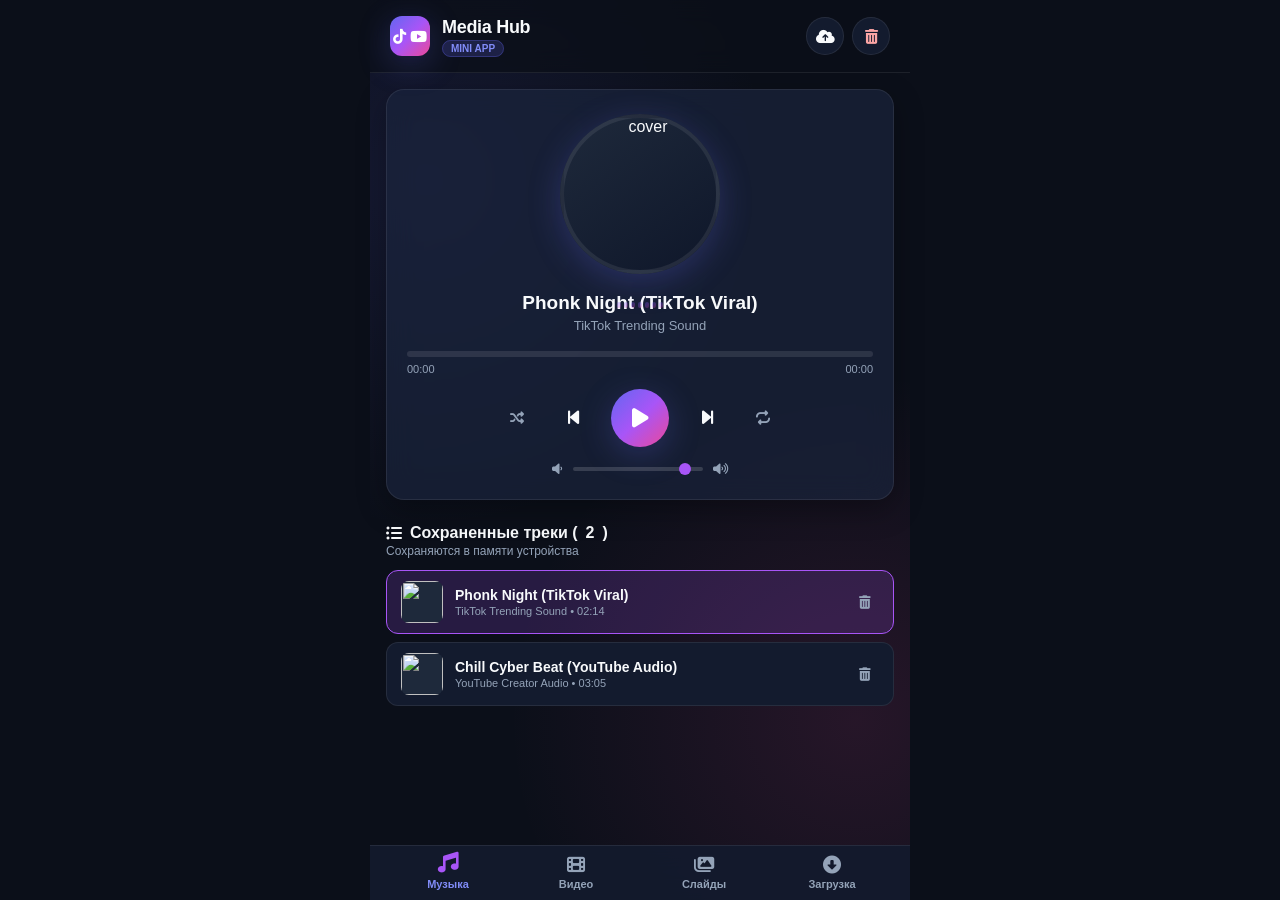
==== webapp/index.html @ ccb35ec1 "Initial commit: Media Downloader Bot & Telegram Mini App Player" ====
<!DOCTYPE html>
<html lang="ru">
<head>
  <meta charset="UTF-8">
  <meta name="viewport" content="width=device-width, initial-scale=1.0, maximum-scale=1.0, user-scalable=no, viewport-fit=cover">
  <title>Media Hub & Player | Telegram Mini App</title>
  <!-- Telegram WebApp SDK -->
  <script src="https://telegram.org/js/telegram-web-app.js"></script>
  <!-- Font Awesome Icons -->
  <link rel="stylesheet" href="https://cdnjs.cloudflare.com/ajax/libs/font-awesome/6.5.1/css/all.min.css">
  <link rel="stylesheet" href="style.css">
</head>
<body class="theme-dark">
  <div class="app-container">
    <!-- Header -->
    <header class="app-header">
      <div class="header-brand">
        <div class="brand-icon"><i class="fa-brands fa-tiktok"></i><i class="fa-brands fa-youtube"></i></div>
        <div class="brand-title">
          <h1>Media Hub</h1>
          <span class="badge" id="onlineBadge">Mini App</span>
        </div>
      </div>
      <div class="header-actions">
        <button id="importBtn" class="icon-btn" title="Добавить файл"><i class="fa-solid fa-cloud-arrow-up"></i></button>
        <button id="clearDataBtn" class="icon-btn danger" title="Очистить память"><i class="fa-solid fa-trash-can"></i></button>
      </div>
      <input type="file" id="fileInput" accept="audio/*,video/*,image/*" multiple style="display: none;">
    </header>

    <!-- Main Navigation Bar -->
    <nav class="tab-navigation">
      <button class="nav-tab active" data-tab="musicTab">
        <i class="fa-solid fa-music"></i>
        <span>Музыка</span>
      </button>
      <button class="nav-tab" data-tab="videoTab">
        <i class="fa-solid fa-film"></i>
        <span>Видео</span>
      </button>
      <button class="nav-tab" data-tab="slidesTab">
        <i class="fa-solid fa-images"></i>
        <span>Слайды</span>
      </button>
      <button class="nav-tab" data-tab="downloadTab">
        <i class="fa-solid fa-circle-down"></i>
        <span>Загрузка</span>
      </button>
    </nav>

    <!-- Content Sections -->
    <main class="main-content">
      <!-- 1. Music Tab -->
      <section id="musicTab" class="tab-pane active">
        <!-- Now Playing Card -->
        <div class="player-hero-card">
          <div class="cover-art-wrapper">
            <div class="cover-art" id="currentCover">
              <i class="fa-solid fa-compact-disc disc-spinning" id="discIcon"></i>
            </div>
            <!-- Equalizer waves animation -->
            <div class="visualizer" id="visualizer">
              <span class="bar"></span><span class="bar"></span><span class="bar"></span><span class="bar"></span><span class="bar"></span><span class="bar"></span><span class="bar"></span>
            </div>
          </div>

          <div class="track-details">
            <h2 id="currentTrackTitle">Выберите песню</h2>
            <p id="currentTrackAuthor">Media Hub Player</p>
          </div>

          <!-- Progress Bar -->
          <div class="progress-container">
            <div class="progress-bar" id="progressBar">
              <div class="progress-fill" id="progressFill"></div>
              <div class="progress-thumb" id="progressThumb"></div>
            </div>
            <div class="time-labels">
              <span id="currentTime">00:00</span>
              <span id="totalDuration">00:00</span>
            </div>
          </div>

          <!-- Controls -->
          <div class="player-controls">
            <button id="shuffleBtn" class="control-btn small" title="Перемешать"><i class="fa-solid fa-shuffle"></i></button>
            <button id="prevBtn" class="control-btn" title="Предыдущий"><i class="fa-solid fa-backward-step"></i></button>
            <button id="playPauseBtn" class="control-btn primary" title="Воспроизведение"><i class="fa-solid fa-play"></i></button>
            <button id="nextBtn" class="control-btn" title="Следующий"><i class="fa-solid fa-forward-step"></i></button>
            <button id="repeatBtn" class="control-btn small" title="Повтор"><i class="fa-solid fa-repeat"></i></button>
          </div>

          <!-- Volume Bar -->
          <div class="volume-slider-box">
            <i class="fa-solid fa-volume-low"></i>
            <input type="range" id="volumeSlider" min="0" max="1" step="0.05" value="0.9">
            <i class="fa-solid fa-volume-high"></i>
          </div>
        </div>

        <!-- Playlist Section -->
        <div class="section-block">
          <div class="section-header">
            <h3><i class="fa-solid fa-list-ul"></i> Сохраненные треки (<span id="trackCount">0</span>)</h3>
            <span class="sub-text">Сохраняются в памяти устройства</span>
          </div>
          <div class="track-list" id="trackList">
            <!-- Dynamic tracks list -->
            <div class="empty-state">
              <i class="fa-solid fa-music"></i>
              <p>Пока нет скачанных песен.<br>Отправьте ссылку в бота или загрузите аудиофайл.</p>
            </div>
          </div>
        </div>
      </section>

      <!-- 2. Video Tab -->
      <section id="videoTab" class="tab-pane">
        <div class="section-header">
          <h3><i class="fa-solid fa-video"></i> Библиотека видео (<span id="videoCount">0</span>)</h3>
          <span class="sub-text">YouTube & TikTok ролики</span>
        </div>

        <div class="video-grid" id="videoGrid">
          <div class="empty-state">
            <i class="fa-solid fa-clapperboard"></i>
            <p>Нет сохраненных видео.<br>Скачайте видеоролики через бота.</p>
          </div>
        </div>
      </section>

      <!-- 3. Slideshow Tab -->
      <section id="slidesTab" class="tab-pane">
        <div class="section-header">
          <h3><i class="fa-solid fa-images"></i> Слайд-шоу из TikTok (<span id="slidesCount">0</span>)</h3>
          <span class="sub-text">Фотографии с оригинальной музыкой</span>
        </div>

        <div id="slideshowViewer" class="slideshow-container empty">
          <div class="empty-state">
            <i class="fa-solid fa-camera-retro"></i>
            <p>Слайд-шоу пока не загружены.<br>Пришлите ссылку на карусель TikTok в бот.</p>
          </div>
        </div>
      </section>

      <!-- 4. Direct Link Downloader Tab -->
      <section id="downloadTab" class="tab-pane">
        <div class="download-card">
          <div class="card-hero">
            <i class="fa-solid fa-bolt-lightning"></i>
            <h2>Быстрый заказ</h2>
            <p>Вставьте ссылку на TikTok или YouTube видео / слайд-шоу:</p>
          </div>
          <div class="input-group">
            <input type="url" id="linkInput" placeholder="https://vt.tiktok.com/... или https://youtu.be/..." autocomplete="off">
            <button id="submitLinkBtn" class="btn-primary">
              <i class="fa-solid fa-paper-plane"></i> Отправить
            </button>
          </div>
          <div class="format-options">
            <label class="radio-label">
              <input type="radio" name="downloadType" value="auto" checked>
              <span>Авто (Видео + Музыка)</span>
            </label>
            <label class="radio-label">
              <input type="radio" name="downloadType" value="audio">
              <span>Только музыка (MP3)</span>
            </label>
            <label class="radio-label">
              <input type="radio" name="downloadType" value="slides">
              <span>Фото слайд-шоу</span>
            </label>
          </div>
          <div id="downloadFeedback" class="feedback-msg"></div>
        </div>

        <div class="info-guide">
          <h4><i class="fa-solid fa-circle-info"></i> Возможности плеера:</h4>
          <ul>
            <li><strong>TikTok Слайд-шоу:</strong> скачивает все фото в высоком разрешении и фоновый трек.</li>
            <li><strong>YouTube & TikTok видео:</strong> мгновенное извлечение аудиодорожки в MP3.</li>
            <li><strong>Офлайн-память:</strong> все треки сохраняются в браузере (IndexedDB) и играют без интернета.</li>
          </ul>
        </div>
      </section>
    </main>

    <!-- Global Video Modal -->
    <div id="videoModal" class="modal">
      <div class="modal-content">
        <button id="closeVideoModal" class="modal-close">&times;</button>
        <div class="video-wrapper">
          <video id="modalVideoPlayer" controls playsinline></video>
        </div>
        <div class="modal-info">
          <h3 id="modalVideoTitle">Заголовок видео</h3>
        </div>
      </div>
    </div>

    <!-- Hidden audio element for player -->
    <audio id="globalAudio"></audio>
  </div>

  <script src="app.js"></script>
</body>
</html>
---- webapp/style.css ----
/* Telegram Mini App & Modern Player Theme */
:root {
  --bg-primary: var(--tg-theme-bg-color, #0b0f19);
  --bg-secondary: var(--tg-theme-secondary-bg-color, #131b2e);
  --card-bg: rgba(26, 36, 61, 0.7);
  --card-border: rgba(255, 255, 255, 0.08);
  --text-primary: var(--tg-theme-text-color, #f8fafc);
  --text-muted: var(--tg-theme-hint-color, #94a3b8);
  --accent-color: var(--tg-theme-button-color, #6366f1);
  --accent-hover: #4f46e5;
  --accent-gradient: linear-gradient(135deg, #6366f1 0%, #a855f7 50%, #ec4899 100%);
  --cyan-accent: #06b6d4;
  --danger-color: #ef4444;
  --radius-lg: 18px;
  --radius-md: 12px;
  --radius-sm: 8px;
  --shadow-glow: 0 8px 32px 0 rgba(99, 102, 241, 0.25);
  --safe-bottom: env(safe-area-inset-bottom, 16px);
}

* {
  margin: 0;
  padding: 0;
  box-sizing: border-box;
  -webkit-tap-highlight-color: transparent;
  font-family: -apple-system, BlinkMacSystemFont, "Segoe UI", Roboto, Helvetica, Arial, sans-serif;
}

body {
  background-color: var(--bg-primary);
  color: var(--text-primary);
  min-height: 100vh;
  overflow-x: hidden;
  display: flex;
  justify-content: center;
}

.app-container {
  width: 100%;
  max-width: 540px;
  min-height: 100vh;
  display: flex;
  flex-direction: column;
  position: relative;
  background: radial-gradient(circle at 10% 20%, rgba(99, 102, 241, 0.12) 0%, transparent 40%),
              radial-gradient(circle at 90% 80%, rgba(236, 72, 153, 0.12) 0%, transparent 40%),
              var(--bg-primary);
  padding-bottom: calc(75px + var(--safe-bottom));
}

/* Header */
.app-header {
  display: flex;
  align-items: center;
  justify-content: space-between;
  padding: 16px 20px;
  background: rgba(11, 15, 25, 0.75);
  backdrop-filter: blur(12px);
  position: sticky;
  top: 0;
  z-index: 50;
  border-bottom: 1px solid var(--card-border);
}

.header-brand {
  display: flex;
  align-items: center;
  gap: 12px;
}

.brand-icon {
  width: 40px;
  height: 40px;
  border-radius: var(--radius-md);
  background: var(--accent-gradient);
  display: flex;
  align-items: center;
  justify-content: center;
  gap: 4px;
  color: #fff;
  font-size: 15px;
  box-shadow: var(--shadow-glow);
}

.brand-title h1 {
  font-size: 18px;
  font-weight: 700;
  letter-spacing: -0.3px;
}

.badge {
  font-size: 10px;
  text-transform: uppercase;
  font-weight: 700;
  padding: 2px 8px;
  border-radius: 20px;
  background: rgba(99, 102, 241, 0.2);
  color: #818cf8;
  border: 1px solid rgba(99, 102, 241, 0.3);
}

.header-actions {
  display: flex;
  gap: 8px;
}

.icon-btn {
  background: var(--bg-secondary);
  border: 1px solid var(--card-border);
  color: var(--text-primary);
  width: 38px;
  height: 38px;
  border-radius: 50%;
  display: flex;
  align-items: center;
  justify-content: center;
  font-size: 15px;
  cursor: pointer;
  transition: all 0.2s ease;
}

.icon-btn:active {
  transform: scale(0.92);
}

.icon-btn.danger {
  color: #fca5a5;
}

/* Tab Navigation */
.tab-navigation {
  position: fixed;
  bottom: 0;
  left: 50%;
  transform: translateX(-50%);
  width: 100%;
  max-width: 540px;
  display: flex;
  justify-content: space-around;
  padding: 10px 14px calc(10px + var(--safe-bottom));
  background: rgba(19, 27, 46, 0.9);
  backdrop-filter: blur(16px);
  border-top: 1px solid var(--card-border);
  z-index: 100;
}

.nav-tab {
  background: none;
  border: none;
  color: var(--text-muted);
  display: flex;
  flex-direction: column;
  align-items: center;
  gap: 4px;
  font-size: 11px;
  font-weight: 600;
  cursor: pointer;
  transition: all 0.2s ease;
  flex: 1;
}

.nav-tab i {
  font-size: 18px;
  transition: transform 0.2s cubic-bezier(0.34, 1.56, 0.64, 1);
}

.nav-tab.active {
  color: #818cf8;
}

.nav-tab.active i {
  transform: translateY(-2px) scale(1.15);
  color: #a855f7;
}

/* Content Area */
.main-content {
  padding: 16px;
  flex: 1;
}

.tab-pane {
  display: none;
  animation: fadeIn 0.3s ease;
}

.tab-pane.active {
  display: block;
}

@keyframes fadeIn {
  from { opacity: 0; transform: translateY(6px); }
  to { opacity: 1; transform: translateY(0); }
}

/* Hero Player Card */
.player-hero-card {
  background: var(--card-bg);
  border: 1px solid var(--card-border);
  backdrop-filter: blur(14px);
  border-radius: var(--radius-lg);
  padding: 24px 20px;
  text-align: center;
  box-shadow: 0 10px 30px rgba(0, 0, 0, 0.3);
  margin-bottom: 24px;
}

.cover-art-wrapper {
  position: relative;
  width: 160px;
  height: 160px;
  margin: 0 auto 18px;
}

.cover-art {
  width: 100%;
  height: 100%;
  border-radius: 50%;
  background: linear-gradient(145deg, #1e293b, #0f172a);
  border: 4px solid rgba(255, 255, 255, 0.08);
  display: flex;
  align-items: center;
  justify-content: center;
  box-shadow: var(--shadow-glow);
  position: relative;
  overflow: hidden;
}

.cover-art img {
  width: 100%;
  height: 100%;
  object-fit: cover;
  border-radius: 50%;
}

.disc-spinning {
  font-size: 80px;
  color: #6366f1;
}

.playing .disc-spinning,
.playing .cover-art img {
  animation: spin 12s linear infinite;
}

@keyframes spin {
  100% { transform: rotate(360deg); }
}

/* Equalizer Bars */
.visualizer {
  display: flex;
  align-items: flex-end;
  justify-content: center;
  gap: 3px;
  height: 24px;
  margin-top: 10px;
  opacity: 0.3;
}

.visualizer .bar {
  width: 4px;
  height: 6px;
  background: var(--accent-gradient);
  border-radius: 3px;
  transition: height 0.15s ease;
}

.playing .visualizer {
  opacity: 1;
}

.playing .bar:nth-child(1) { animation: bounce 0.6s ease-in-out infinite alternate; }
.playing .bar:nth-child(2) { animation: bounce 0.8s ease-in-out infinite alternate 0.1s; }
.playing .bar:nth-child(3) { animation: bounce 0.5s ease-in-out infinite alternate 0.2s; }
.playing .bar:nth-child(4) { animation: bounce 0.9s ease-in-out infinite alternate 0.15s; }
.playing .bar:nth-child(5) { animation: bounce 0.7s ease-in-out infinite alternate 0.25s; }
.playing .bar:nth-child(6) { animation: bounce 0.5s ease-in-out infinite alternate 0.05s; }
.playing .bar:nth-child(7) { animation: bounce 0.8s ease-in-out infinite alternate 0.3s; }

@keyframes bounce {
  0% { height: 4px; }
  100% { height: 22px; }
}

.track-details h2 {
  font-size: 19px;
  font-weight: 700;
  margin-bottom: 4px;
  white-space: nowrap;
  overflow: hidden;
  text-overflow: ellipsis;
}

.track-details p {
  font-size: 13px;
  color: var(--text-muted);
}

/* Progress Bar */
.progress-container {
  margin: 18px 0 10px;
}

.progress-bar {
  width: 100%;
  height: 6px;
  background: rgba(255, 255, 255, 0.1);
  border-radius: 6px;
  cursor: pointer;
  position: relative;
}

.progress-fill {
  height: 100%;
  width: 0%;
  background: var(--accent-gradient);
  border-radius: 6px;
  pointer-events: none;
}

.progress-thumb {
  width: 14px;
  height: 14px;
  border-radius: 50%;
  background: #fff;
  box-shadow: 0 0 10px rgba(0, 0, 0, 0.5);
  position: absolute;
  top: 50%;
  left: 0%;
  transform: translate(-50%, -50%);
  pointer-events: none;
  opacity: 0;
  transition: opacity 0.2s ease;
}

.progress-bar:hover .progress-thumb,
.progress-bar:active .progress-thumb {
  opacity: 1;
}

.time-labels {
  display: flex;
  justify-content: space-between;
  font-size: 11px;
  color: var(--text-muted);
  margin-top: 6px;
  font-variant-numeric: tabular-nums;
}

/* Controls */
.player-controls {
  display: flex;
  align-items: center;
  justify-content: center;
  gap: 16px;
  margin-top: 14px;
}

.control-btn {
  background: none;
  border: none;
  color: var(--text-primary);
  font-size: 18px;
  cursor: pointer;
  width: 44px;
  height: 44px;
  border-radius: 50%;
  display: flex;
  align-items: center;
  justify-content: center;
  transition: all 0.2s ease;
}

.control-btn:active {
  transform: scale(0.88);
}

.control-btn.small {
  font-size: 14px;
  color: var(--text-muted);
  width: 36px;
  height: 36px;
}

.control-btn.small.active {
  color: #a855f7;
}

.control-btn.primary {
  width: 58px;
  height: 58px;
  background: var(--accent-gradient);
  color: #fff;
  font-size: 22px;
  box-shadow: var(--shadow-glow);
}

.volume-slider-box {
  display: flex;
  align-items: center;
  justify-content: center;
  gap: 10px;
  margin-top: 16px;
  color: var(--text-muted);
  font-size: 12px;
}

.volume-slider-box input[type="range"] {
  -webkit-appearance: none;
  width: 130px;
  height: 4px;
  border-radius: 2px;
  background: rgba(255, 255, 255, 0.15);
  outline: none;
}

.volume-slider-box input[type="range"]::-webkit-slider-thumb {
  -webkit-appearance: none;
  width: 12px;
  height: 12px;
  border-radius: 50%;
  background: #a855f7;
  cursor: pointer;
}

/* Section Blocks */
.section-block {
  margin-top: 10px;
}

.section-header {
  display: flex;
  flex-direction: column;
  margin-bottom: 12px;
}

.section-header h3 {
  font-size: 16px;
  font-weight: 700;
  display: flex;
  align-items: center;
  gap: 8px;
}

.section-header .sub-text {
  font-size: 12px;
  color: var(--text-muted);
  margin-top: 2px;
}

/* Track List */
.track-list {
  display: flex;
  flex-direction: column;
  gap: 8px;
}

.track-item {
  display: flex;
  align-items: center;
  justify-content: space-between;
  padding: 10px 14px;
  background: var(--bg-secondary);
  border: 1px solid var(--card-border);
  border-radius: var(--radius-md);
  cursor: pointer;
  transition: all 0.2s ease;
}

.track-item:hover, .track-item:active {
  background: rgba(99, 102, 241, 0.15);
  border-color: rgba(99, 102, 241, 0.3);
}

.track-item.active {
  background: rgba(168, 85, 247, 0.18);
  border-color: #a855f7;
}

.track-item-left {
  display: flex;
  align-items: center;
  gap: 12px;
  flex: 1;
  min-width: 0;
}

.track-thumb {
  width: 42px;
  height: 42px;
  border-radius: var(--radius-sm);
  background: #1e293b;
  display: flex;
  align-items: center;
  justify-content: center;
  color: var(--text-muted);
  font-size: 16px;
  overflow: hidden;
  flex-shrink: 0;
}

.track-thumb img {
  width: 100%;
  height: 100%;
  object-fit: cover;
}

.track-info {
  flex: 1;
  min-width: 0;
}

.track-info h4 {
  font-size: 14px;
  font-weight: 600;
  white-space: nowrap;
  overflow: hidden;
  text-overflow: ellipsis;
}

.track-info p {
  font-size: 11px;
  color: var(--text-muted);
  margin-top: 2px;
}

.track-actions {
  display: flex;
  align-items: center;
  gap: 6px;
}

.track-del-btn {
  background: none;
  border: none;
  color: var(--text-muted);
  padding: 8px;
  cursor: pointer;
  border-radius: 50%;
}

.track-del-btn:hover {
  color: var(--danger-color);
}

/* Empty States */
.empty-state {
  text-align: center;
  padding: 40px 20px;
  color: var(--text-muted);
  background: var(--card-bg);
  border-radius: var(--radius-lg);
  border: 1px dashed var(--card-border);
}

.empty-state i {
  font-size: 38px;
  margin-bottom: 12px;
  opacity: 0.5;
  color: #818cf8;
}

.empty-state p {
  font-size: 13px;
  line-height: 1.5;
}

/* Video Grid */
.video-grid {
  display: grid;
  grid-template-columns: repeat(auto-fill, minmax(150px, 1fr));
  gap: 12px;
}

.video-card {
  background: var(--bg-secondary);
  border: 1px solid var(--card-border);
  border-radius: var(--radius-md);
  overflow: hidden;
  cursor: pointer;
  transition: transform 0.2s ease;
  position: relative;
}

.video-card:active {
  transform: scale(0.97);
}

.video-card-thumb {
  width: 100%;
  aspect-ratio: 9 / 16;
  background: #0f172a;
  position: relative;
  display: flex;
  align-items: center;
  justify-content: center;
  overflow: hidden;
}

.video-card-thumb img, .video-card-thumb video {
  width: 100%;
  height: 100%;
  object-fit: cover;
}

.play-badge {
  position: absolute;
  width: 40px;
  height: 40px;
  border-radius: 50%;
  background: rgba(0, 0, 0, 0.65);
  display: flex;
  align-items: center;
  justify-content: center;
  color: #fff;
  font-size: 16px;
  backdrop-filter: blur(4px);
}

.video-card-body {
  padding: 8px 10px;
}

.video-card-body h4 {
  font-size: 12px;
  font-weight: 600;
  display: -webkit-box;
  -webkit-line-clamp: 2;
  -webkit-box-orient: vertical;
  overflow: hidden;
  line-height: 1.3;
}

/* Slideshow Container */
.slideshow-container {
  background: var(--card-bg);
  border: 1px solid var(--card-border);
  border-radius: var(--radius-lg);
  padding: 16px;
}

.slides-carousel {
  position: relative;
  width: 100%;
  aspect-ratio: 9 / 16;
  max-height: 520px;
  border-radius: var(--radius-md);
  overflow: hidden;
  background: #000;
}

.slides-carousel img {
  width: 100%;
  height: 100%;
  object-fit: contain;
  transition: opacity 0.3s ease;
}

.slide-controls {
  position: absolute;
  top: 50%;
  width: 100%;
  display: flex;
  justify-content: space-between;
  padding: 0 10px;
  transform: translateY(-50%);
}

.slide-btn {
  background: rgba(0, 0, 0, 0.6);
  border: none;
  color: #fff;
  width: 36px;
  height: 36px;
  border-radius: 50%;
  cursor: pointer;
  display: flex;
  align-items: center;
  justify-content: center;
}

.slide-counter {
  position: absolute;
  bottom: 12px;
  right: 12px;
  background: rgba(0, 0, 0, 0.7);
  padding: 4px 10px;
  border-radius: 20px;
  font-size: 11px;
  color: #fff;
}

.slides-music-bar {
  display: flex;
  align-items: center;
  justify-content: space-between;
  margin-top: 14px;
  padding: 10px 14px;
  background: var(--bg-secondary);
  border-radius: var(--radius-md);
}

/* Direct Downloader Tab */
.download-card {
  background: var(--card-bg);
  border: 1px solid var(--card-border);
  border-radius: var(--radius-lg);
  padding: 22px 18px;
  margin-bottom: 20px;
}

.card-hero {
  text-align: center;
  margin-bottom: 18px;
}

.card-hero i {
  font-size: 32px;
  color: #f59e0b;
  margin-bottom: 8px;
}

.card-hero h2 {
  font-size: 18px;
  font-weight: 700;
}

.card-hero p {
  font-size: 12px;
  color: var(--text-muted);
  margin-top: 4px;
}

.input-group {
  display: flex;
  flex-direction: column;
  gap: 10px;
}

.input-group input {
  width: 100%;
  padding: 14px 16px;
  background: var(--bg-secondary);
  border: 1px solid var(--card-border);
  border-radius: var(--radius-md);
  color: var(--text-primary);
  font-size: 14px;
  outline: none;
  transition: border-color 0.2s ease;
}

.input-group input:focus {
  border-color: #818cf8;
}

.btn-primary {
  background: var(--accent-gradient);
  border: none;
  color: #fff;
  padding: 14px;
  border-radius: var(--radius-md);
  font-size: 14px;
  font-weight: 700;
  cursor: pointer;
  display: flex;
  align-items: center;
  justify-content: center;
  gap: 8px;
  box-shadow: var(--shadow-glow);
  transition: all 0.2s ease;
}

.btn-primary:active {
  transform: scale(0.97);
}

.format-options {
  display: flex;
  flex-direction: column;
  gap: 8px;
  margin-top: 14px;
}

.radio-label {
  display: flex;
  align-items: center;
  gap: 10px;
  font-size: 13px;
  cursor: pointer;
  padding: 8px 12px;
  background: rgba(255, 255, 255, 0.03);
  border-radius: var(--radius-sm);
}

.feedback-msg {
  font-size: 12px;
  margin-top: 12px;
  padding: 8px 12px;
  border-radius: var(--radius-sm);
  display: none;
}

.feedback-msg.success {
  display: block;
  background: rgba(16, 185, 129, 0.15);
  color: #34d399;
  border: 1px solid rgba(16, 185, 129, 0.3);
}

.feedback-msg.error {
  display: block;
  background: rgba(239, 68, 68, 0.15);
  color: #f87171;
  border: 1px solid rgba(239, 68, 68, 0.3);
}

.info-guide {
  background: var(--bg-secondary);
  border: 1px solid var(--card-border);
  border-radius: var(--radius-md);
  padding: 16px;
}

.info-guide h4 {
  font-size: 13px;
  margin-bottom: 8px;
  color: #818cf8;
}

.info-guide ul {
  padding-left: 18px;
  font-size: 12px;
  color: var(--text-muted);
  line-height: 1.6;
}

/* Modal */
.modal {
  display: none;
  position: fixed;
  inset: 0;
  background: rgba(0, 0, 0, 0.85);
  backdrop-filter: blur(8px);
  z-index: 200;
  align-items: center;
  justify-content: center;
  padding: 16px;
}

.modal.open {
  display: flex;
}

.modal-content {
  background: var(--bg-secondary);
  border-radius: var(--radius-lg);
  border: 1px solid var(--card-border);
  width: 100%;
  max-width: 500px;
  overflow: hidden;
  position: relative;
}

.modal-close {
  position: absolute;
  top: 12px;
  right: 14px;
  background: rgba(0, 0, 0, 0.6);
  border: none;
  color: #fff;
  width: 32px;
  height: 32px;
  border-radius: 50%;
  font-size: 20px;
  cursor: pointer;
  z-index: 10;
}

.video-wrapper {
  width: 100%;
  background: #000;
}

.video-wrapper video {
  width: 100%;
  max-height: 70vh;
  display: block;
}

.modal-info {
  padding: 14px 16px;
}

.modal-info h3 {
  font-size: 14px;
  font-weight: 600;
}
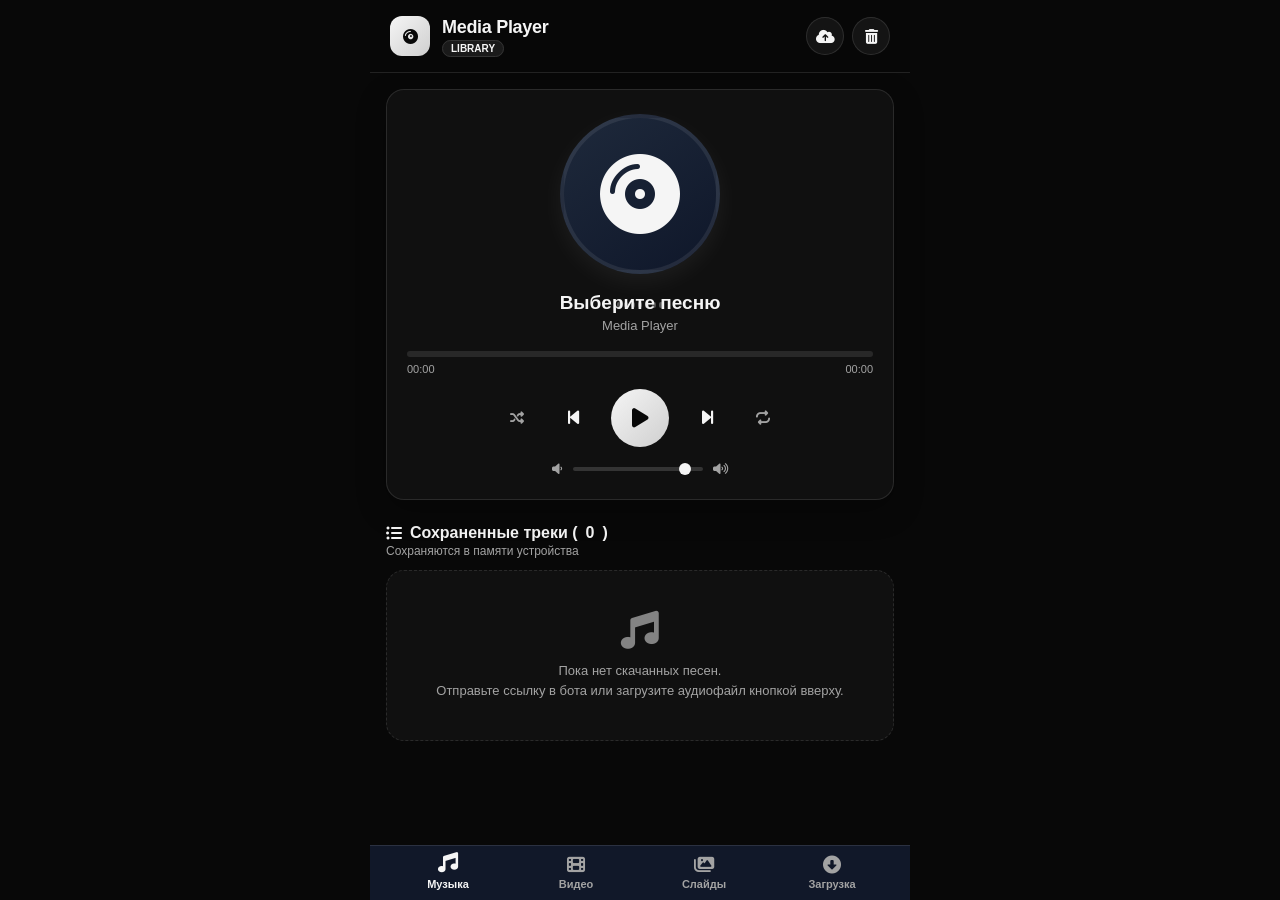
==== commit 98269a70: "Fix downloader handling and refresh Mini App" ====
--- a/webapp/index.html
+++ b/webapp/index.html
@@ -3,7 +3,7 @@
 <head>
   <meta charset="UTF-8">
   <meta name="viewport" content="width=device-width, initial-scale=1.0, maximum-scale=1.0, user-scalable=no, viewport-fit=cover">
-  <title>Media Hub & Player | Telegram Mini App</title>
+  <title>Media Player | Telegram Mini App</title>
   <!-- Telegram WebApp SDK -->
   <script src="https://telegram.org/js/telegram-web-app.js"></script>
   <!-- Font Awesome Icons -->
@@ -15,10 +15,10 @@
     <!-- Header -->
     <header class="app-header">
       <div class="header-brand">
-        <div class="brand-icon"><i class="fa-brands fa-tiktok"></i><i class="fa-brands fa-youtube"></i></div>
+        <div class="brand-icon"><i class="fa-solid fa-compact-disc"></i></div>
         <div class="brand-title">
-          <h1>Media Hub</h1>
-          <span class="badge" id="onlineBadge">Mini App</span>
+          <h1>Media Player</h1>
+          <span class="badge" id="onlineBadge">LIBRARY</span>
         </div>
       </div>
       <div class="header-actions">
@@ -66,7 +66,7 @@
 
           <div class="track-details">
             <h2 id="currentTrackTitle">Выберите песню</h2>
-            <p id="currentTrackAuthor">Media Hub Player</p>
+            <p id="currentTrackAuthor">Media Player</p>
           </div>
 
           <!-- Progress Bar -->
--- a/webapp/style.css
+++ b/webapp/style.css
@@ -6,15 +6,15 @@
   --card-border: rgba(255, 255, 255, 0.08);
   --text-primary: var(--tg-theme-text-color, #f8fafc);
   --text-muted: var(--tg-theme-hint-color, #94a3b8);
-  --accent-color: var(--tg-theme-button-color, #6366f1);
-  --accent-hover: #4f46e5;
-  --accent-gradient: linear-gradient(135deg, #6366f1 0%, #a855f7 50%, #ec4899 100%);
+  --accent-color: var(--tg-theme-button-color, #f5f5f5);
+  --accent-hover: #d4d4d4;
+  --accent-gradient: linear-gradient(135deg, #f5f5f5 0%, #d4d4d4 50%, #eeeeee 100%);
   --cyan-accent: #06b6d4;
   --danger-color: #ef4444;
   --radius-lg: 18px;
   --radius-md: 12px;
   --radius-sm: 8px;
-  --shadow-glow: 0 8px 32px 0 rgba(99, 102, 241, 0.25);
+  --shadow-glow: 0 8px 32px 0 rgba(255, 255, 255, 0.06);
   --safe-bottom: env(safe-area-inset-bottom, 16px);
 }
 
@@ -42,8 +42,8 @@
   display: flex;
   flex-direction: column;
   position: relative;
-  background: radial-gradient(circle at 10% 20%, rgba(99, 102, 241, 0.12) 0%, transparent 40%),
-              radial-gradient(circle at 90% 80%, rgba(236, 72, 153, 0.12) 0%, transparent 40%),
+  background: radial-gradient(circle at 10% 20%, rgba(255, 255, 255, 0.035) 0%, transparent 40%),
+              radial-gradient(circle at 90% 80%, rgba(255, 255, 255, 0.025) 0%, transparent 40%),
               var(--bg-primary);
   padding-bottom: calc(75px + var(--safe-bottom));
 }
@@ -94,9 +94,9 @@
   font-weight: 700;
   padding: 2px 8px;
   border-radius: 20px;
-  background: rgba(99, 102, 241, 0.2);
-  color: #818cf8;
-  border: 1px solid rgba(99, 102, 241, 0.3);
+  background: rgba(255, 255, 255, 0.08);
+  color: #e5e5e5;
+  border: 1px solid rgba(255, 255, 255, 0.16);
 }
 
 .header-actions {
@@ -165,12 +165,12 @@
 }
 
 .nav-tab.active {
-  color: #818cf8;
+  color: #e5e5e5;
 }
 
 .nav-tab.active i {
   transform: translateY(-2px) scale(1.15);
-  color: #a855f7;
+  color: #d4d4d4;
 }
 
 /* Content Area */
@@ -235,7 +235,7 @@
 
 .disc-spinning {
   font-size: 80px;
-  color: #6366f1;
+  color: #f5f5f5;
 }
 
 .playing .disc-spinning,
@@ -384,7 +384,7 @@
 }
 
 .control-btn.small.active {
-  color: #a855f7;
+  color: #d4d4d4;
 }
 
 .control-btn.primary {
@@ -420,7 +420,7 @@
   width: 12px;
   height: 12px;
   border-radius: 50%;
-  background: #a855f7;
+  background: #d4d4d4;
   cursor: pointer;
 }
 
@@ -469,13 +469,13 @@
 }
 
 .track-item:hover, .track-item:active {
-  background: rgba(99, 102, 241, 0.15);
-  border-color: rgba(99, 102, 241, 0.3);
+  background: rgba(255, 255, 255, 0.07);
+  border-color: rgba(255, 255, 255, 0.16);
 }
 
 .track-item.active {
-  background: rgba(168, 85, 247, 0.18);
-  border-color: #a855f7;
+  background: rgba(255, 255, 255, 0.09);
+  border-color: #d4d4d4;
 }
 
 .track-item-left {
@@ -558,7 +558,7 @@
   font-size: 38px;
   margin-bottom: 12px;
   opacity: 0.5;
-  color: #818cf8;
+  color: #e5e5e5;
 }
 
 .empty-state p {
@@ -717,7 +717,7 @@
 
 .card-hero i {
   font-size: 32px;
-  color: #f59e0b;
+  color: #f5f5f5;
   margin-bottom: 8px;
 }
 
@@ -751,7 +751,7 @@
 }
 
 .input-group input:focus {
-  border-color: #818cf8;
+  border-color: #e5e5e5;
 }
 
 .btn-primary {
@@ -825,7 +825,7 @@
 .info-guide h4 {
   font-size: 13px;
   margin-bottom: 8px;
-  color: #818cf8;
+  color: #e5e5e5;
 }
 
 .info-guide ul {
@@ -896,3 +896,101 @@
   font-size: 14px;
   font-weight: 600;
 }
+
+/* Monochrome library theme */
+:root {
+  --bg-primary: #080808;
+  --bg-secondary: #141414;
+  --card-bg: #101010;
+  --card-border: rgba(255, 255, 255, 0.11);
+  --text-primary: #f5f5f5;
+  --text-muted: #a3a3a3;
+  --accent-color: #f5f5f5;
+  --accent-hover: #d4d4d4;
+  --accent-gradient: linear-gradient(135deg, #f5f5f5 0%, #cfcfcf 100%);
+  --cyan-accent: #d4d4d4;
+  --danger-color: #d4d4d4;
+  --shadow-glow: 0 8px 24px rgba(255, 255, 255, 0.06);
+}
+
+.app-container {
+  background: var(--bg-primary);
+}
+
+.app-header {
+  background: rgba(8, 8, 8, 0.94);
+}
+
+.brand-icon {
+  color: #080808;
+  box-shadow: none;
+}
+
+.badge,
+.nav-tab.active,
+.nav-tab.active i,
+.control-btn.small.active,
+.empty-state i,
+.info-guide h4,
+.card-hero i {
+  color: #f5f5f5;
+}
+
+.badge {
+  background: #1a1a1a;
+  border-color: #333;
+}
+
+.nav-tab.active i {
+  transform: translateY(-2px) scale(1.12);
+}
+
+.track-item:hover,
+.track-item:active {
+  background: #202020;
+  border-color: #555;
+}
+
+.track-item.active {
+  background: #242424;
+  border-color: #777;
+}
+
+.feedback-msg.success,
+.feedback-msg.error {
+  background: #191919;
+  color: #e5e5e5;
+  border-color: #444;
+}
+
+.btn-primary,
+.control-btn.primary {
+  color: #080808;
+  box-shadow: none;
+}
+
+.icon-btn.danger {
+  color: #f5f5f5;
+}
+
+.disc-spinning {
+  color: #f5f5f5;
+}
+
+.volume-slider-box input[type="range"] {
+  accent-color: #f5f5f5;
+}
+
+.volume-slider-box input[type="range"]::-webkit-slider-thumb,
+.volume-slider-box input[type="range"]::-moz-range-thumb,
+input[type="radio"] {
+  accent-color: #f5f5f5;
+}
+
+.volume-slider-box input[type="range"]::-webkit-slider-thumb {
+  background: #f5f5f5;
+}
+
+.input-group input:focus {
+  border-color: #777;
+}
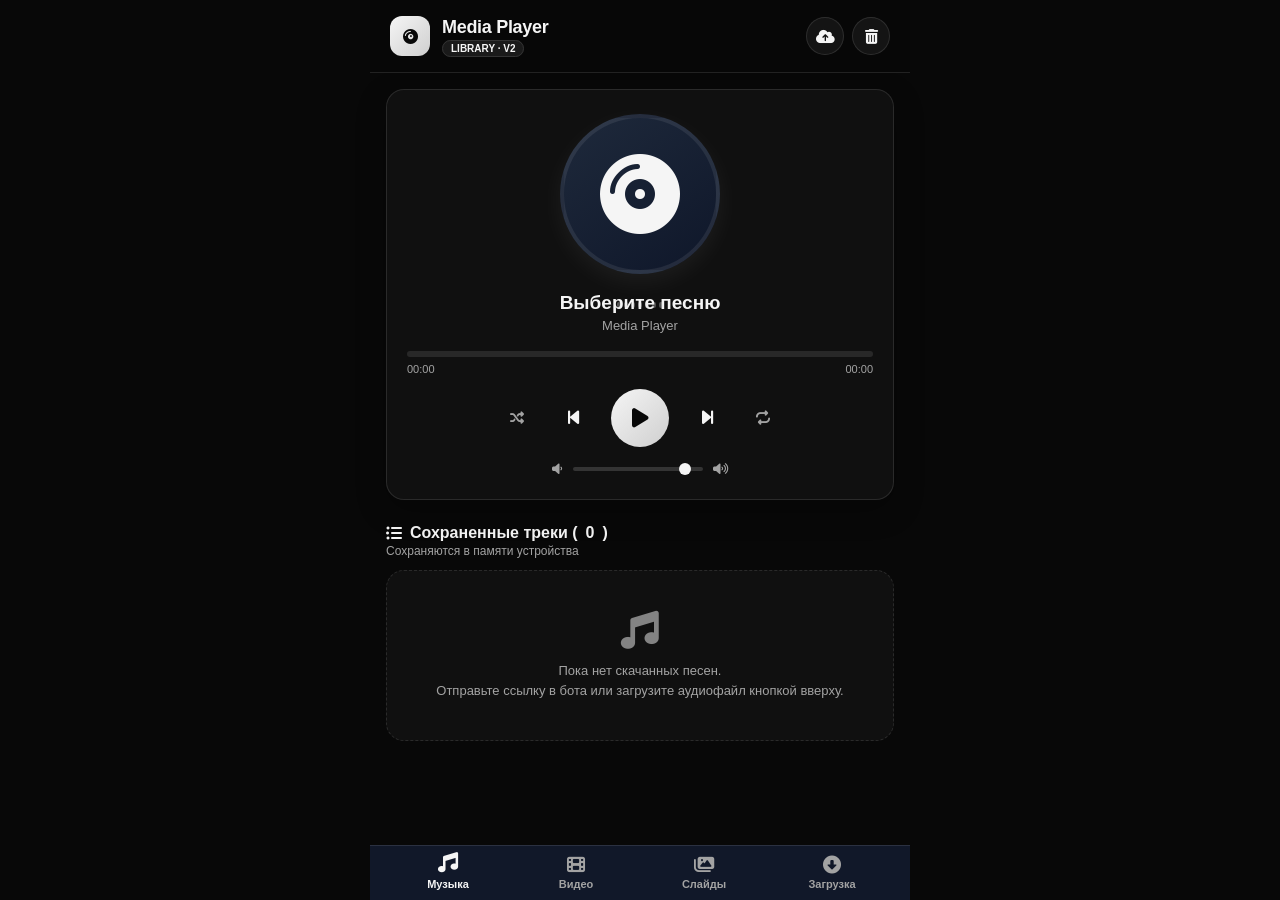
==== commit 405a6dd8: "v2 badge to detect stale webview cache" ====
--- a/webapp/index.html
+++ b/webapp/index.html
@@ -18,7 +18,7 @@
         <div class="brand-icon"><i class="fa-solid fa-compact-disc"></i></div>
         <div class="brand-title">
           <h1>Media Player</h1>
-          <span class="badge" id="onlineBadge">LIBRARY</span>
+          <span class="badge" id="onlineBadge">LIBRARY · v2</span>
         </div>
       </div>
       <div class="header-actions">
